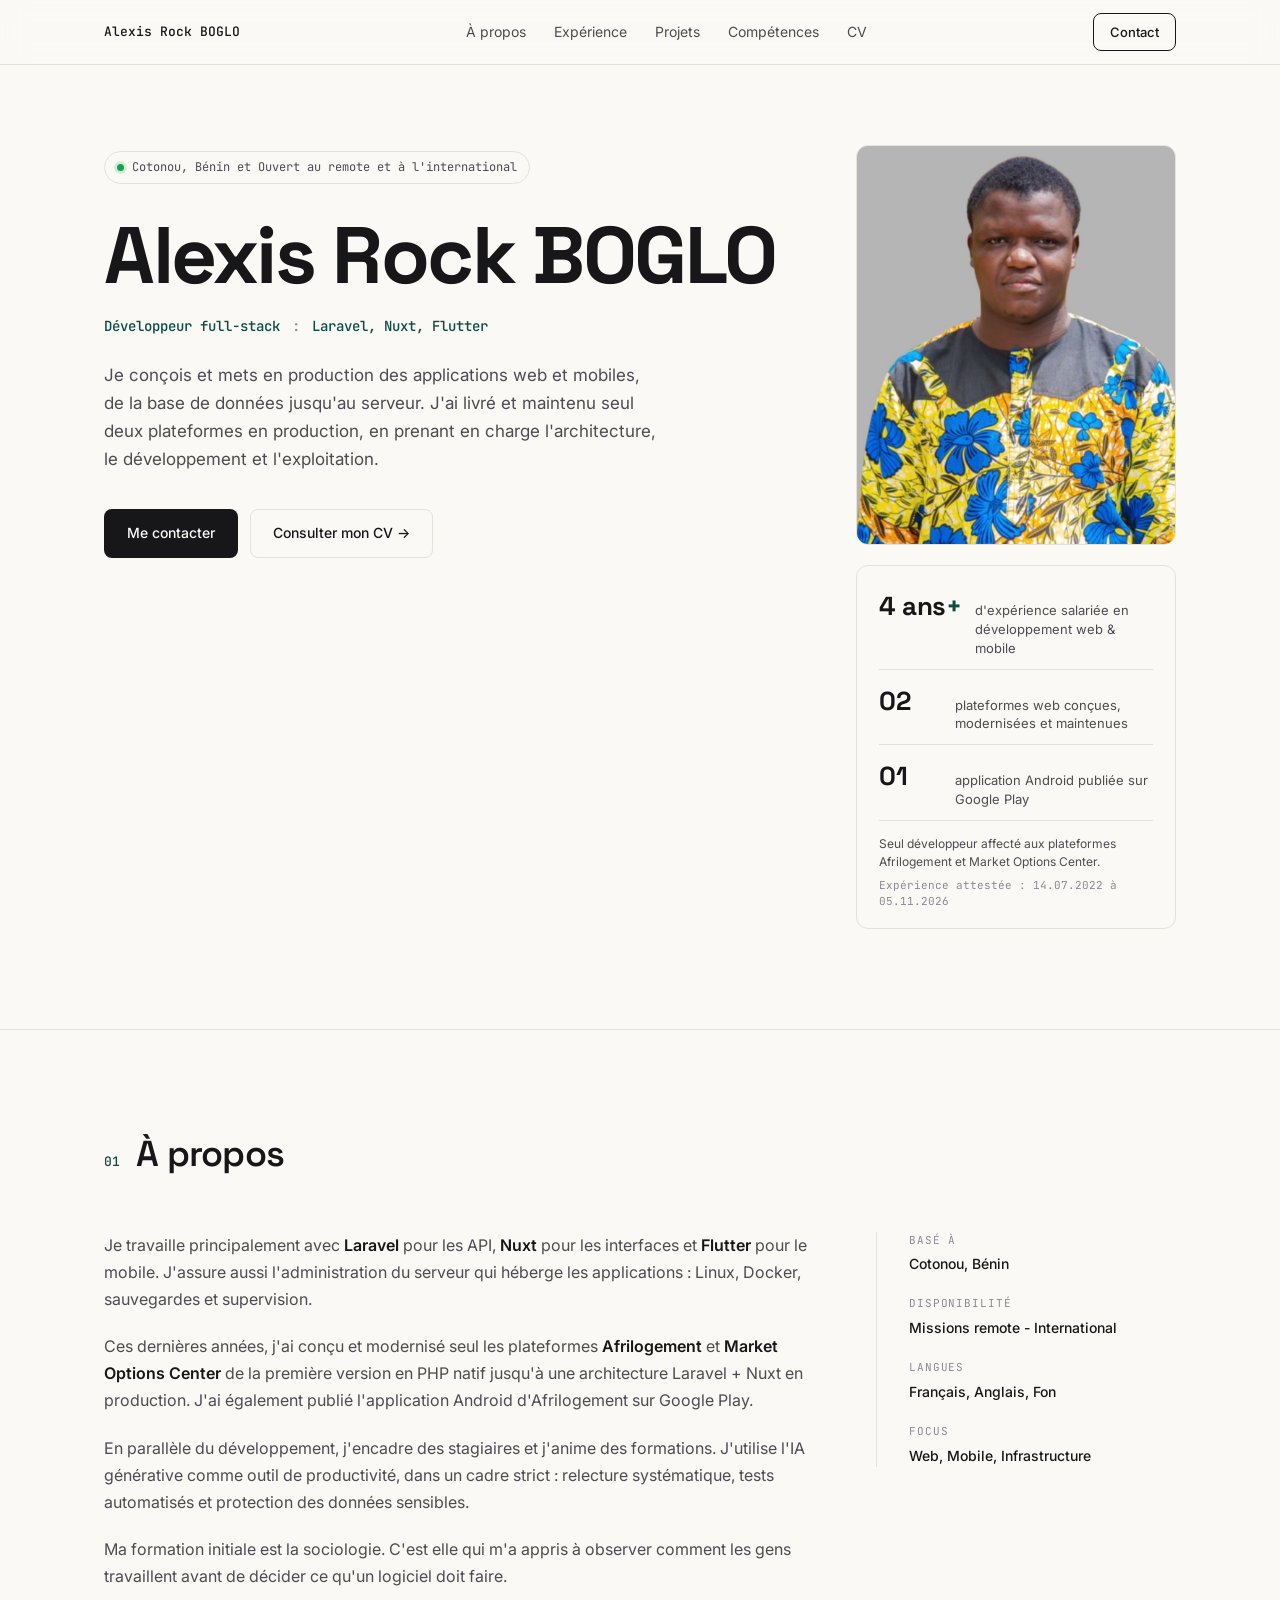
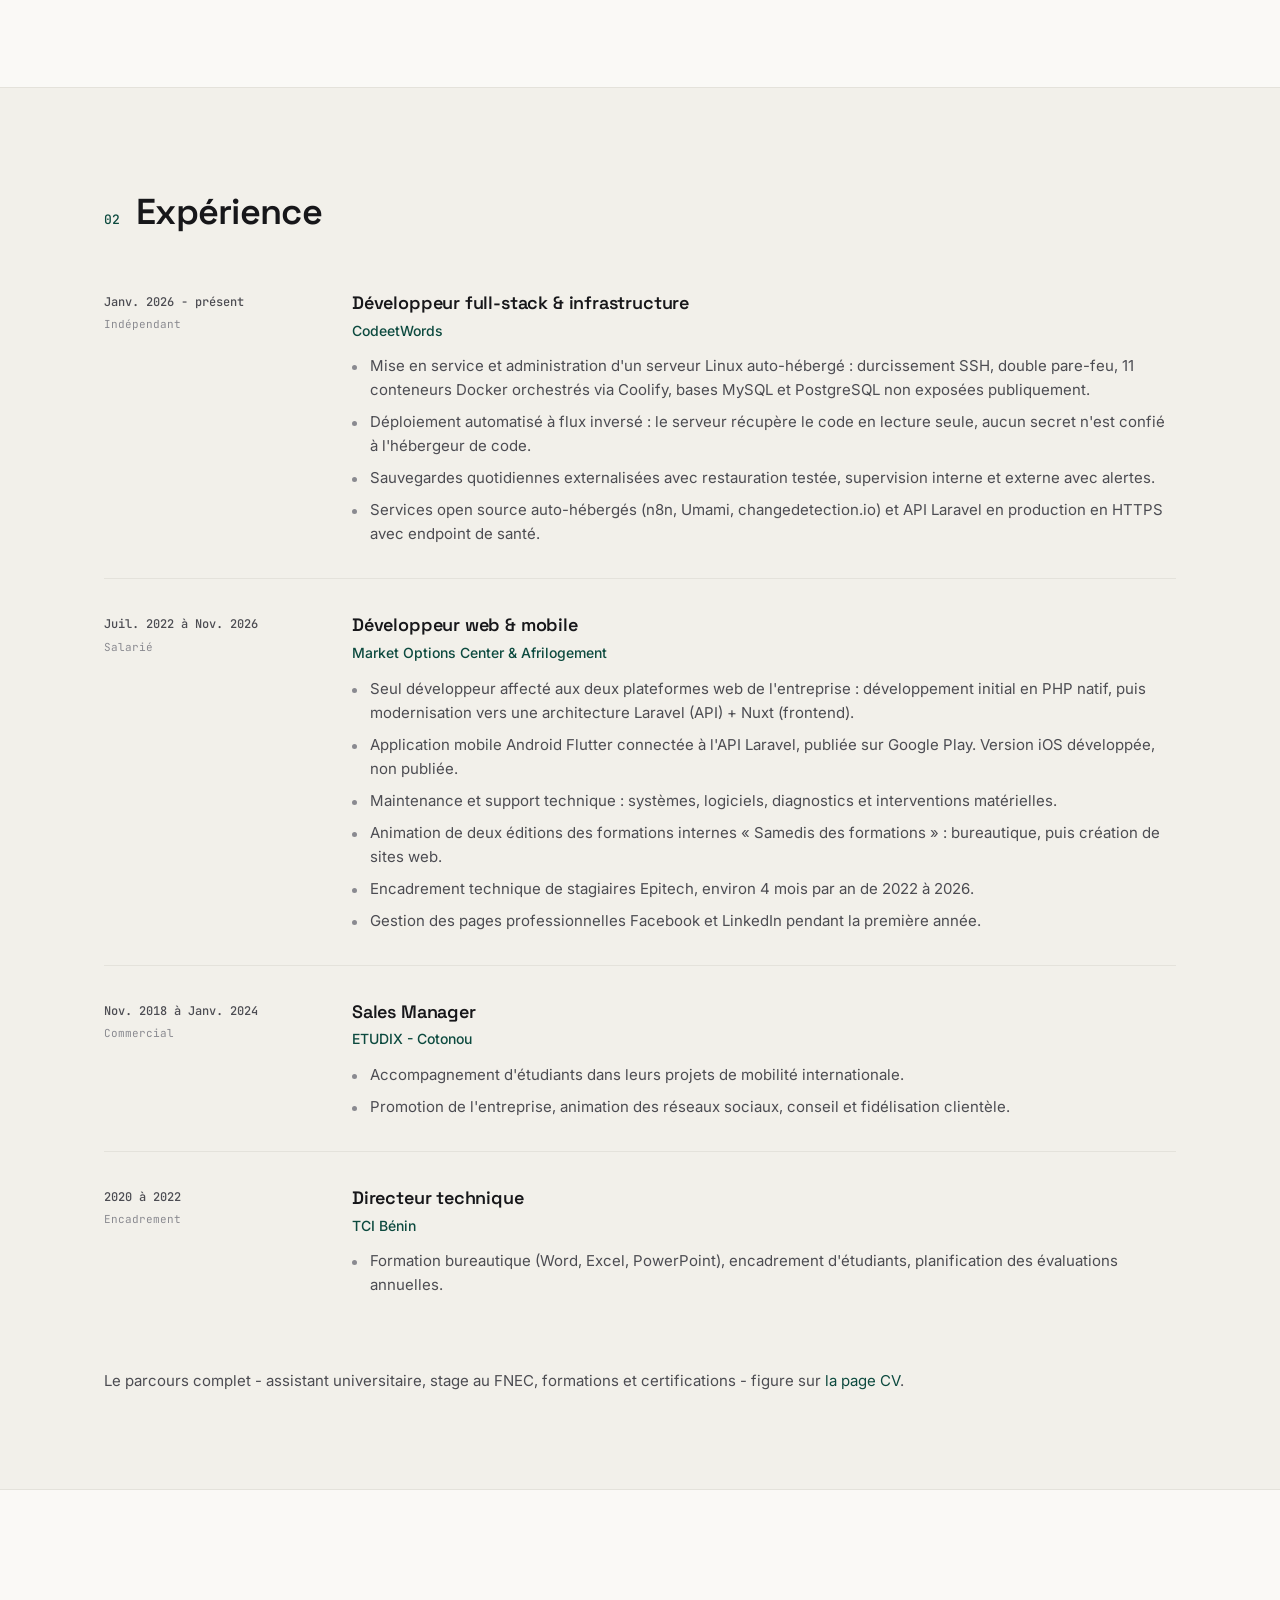
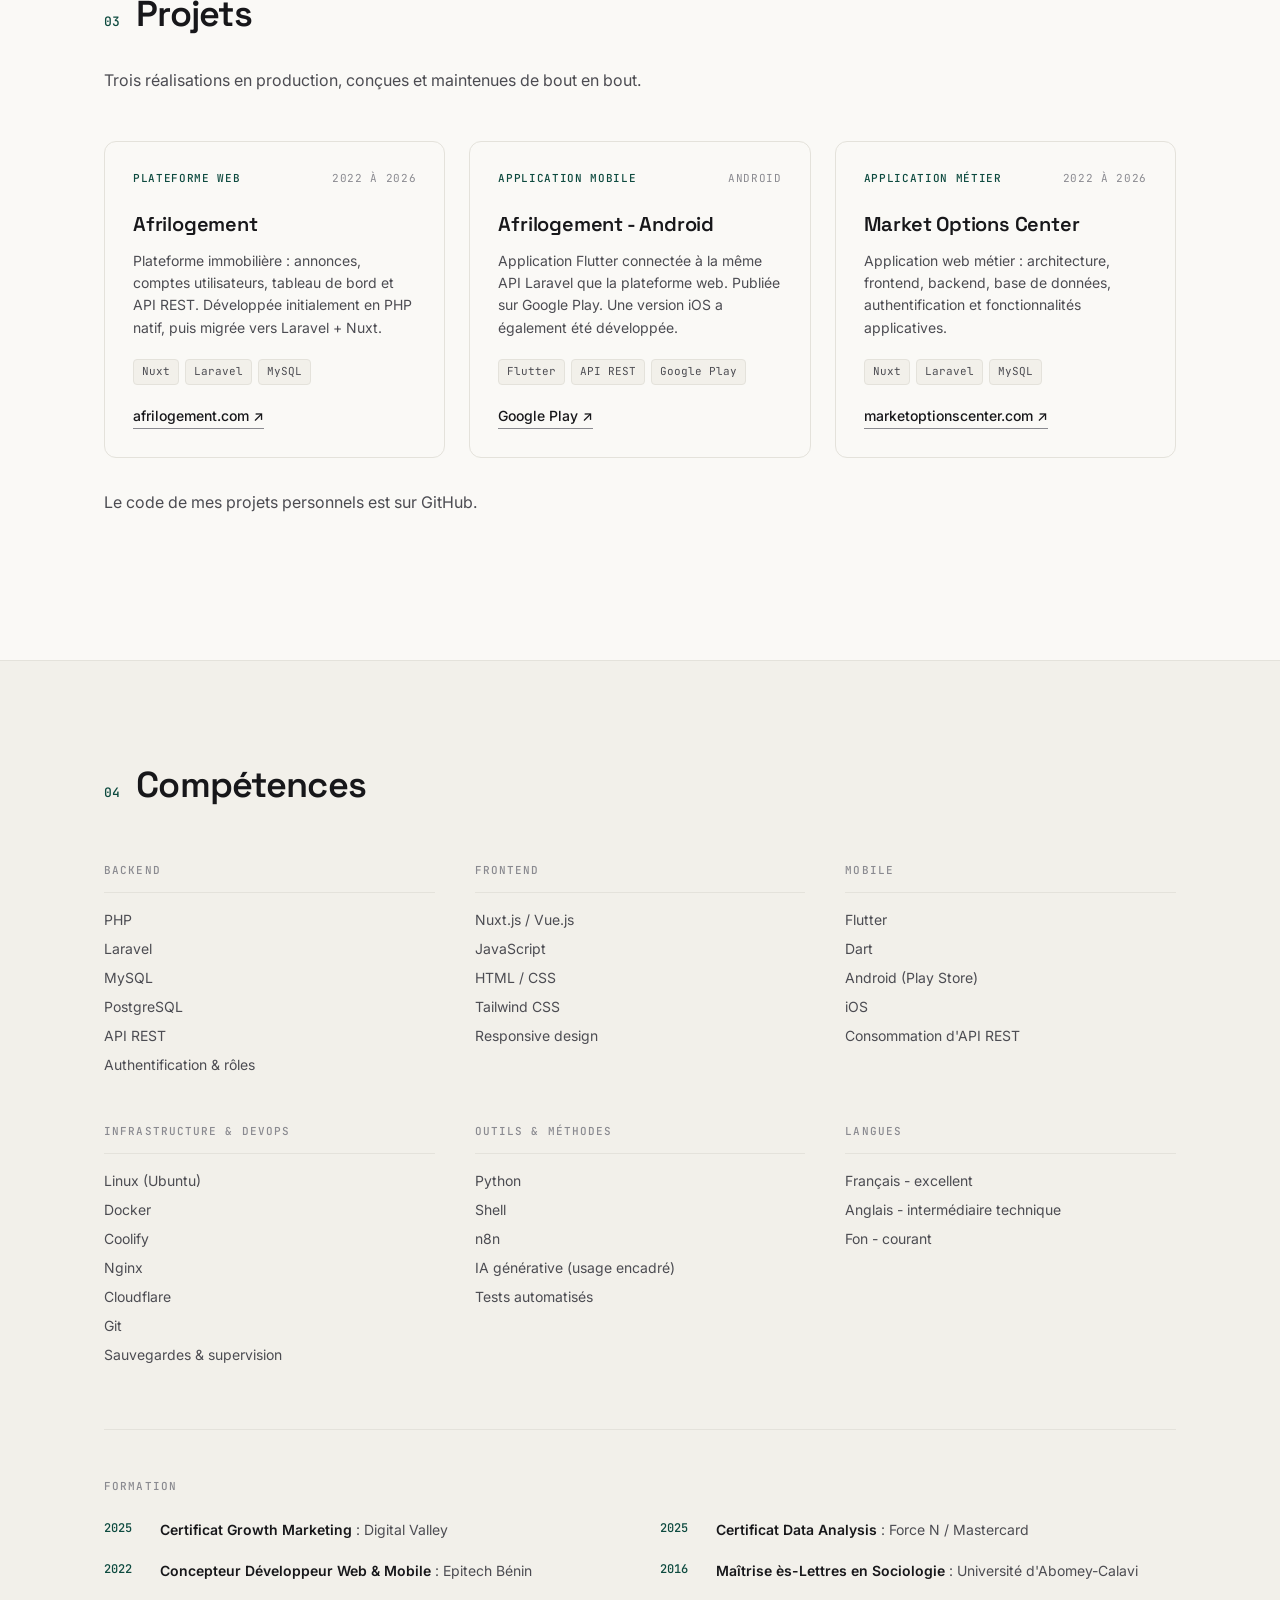
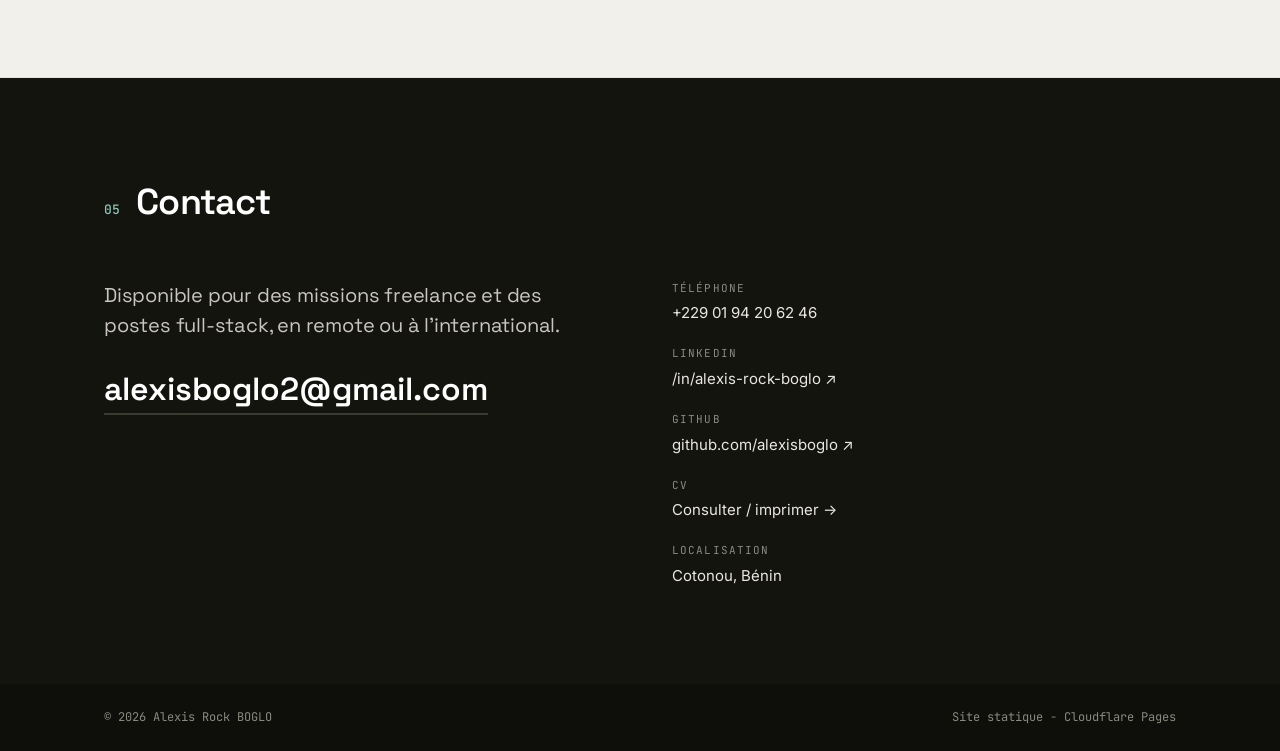
==== index.html @ a55db8c3 "feat: ajoute la page d'accueil du portfolio" ====
<!doctype html>
<html lang="fr">
    <head>
        <meta charset="UTF-8" />
        <meta name="viewport" content="width=device-width, initial-scale=1.0" />
        <meta name="color-scheme" content="light" />
        <meta name="theme-color" content="#faf9f6" />
        <title>Alexis Rock BOGLO - Développeur full-stack web &amp; mobile</title>
        <meta
            name="description"
            content="Développeur full-stack basé à Cotonou, Bénin. Applications web et mobiles en production (Laravel, Nuxt, Flutter). Infrastructure Linux, Docker, déploiement et supervision."
        />
        <meta name="author" content="Alexis Rock BOGLO" />

        <meta property="og:type" content="website" />
        <meta property="og:locale" content="fr_FR" />
        <meta property="og:title" content="Alexis Rock BOGLO - Développeur full-stack web & mobile" />
        <meta
            property="og:description"
            content="Du code au serveur. Applications web et mobiles en production : Laravel, Nuxt, Flutter."
        />
        <meta property="og:url" content="https://alexis.codeetwords.com/" />
        <meta property="og:image" content="https://alexis.codeetwords.com/assets/og.png" />
        <link rel="canonical" href="https://alexis.codeetwords.com/" />
        <meta name="twitter:card" content="summary_large_image" />

        <link rel="icon" type="image/svg+xml" href="assets/favicon.svg" />
        <link rel="preconnect" href="https://fonts.googleapis.com" />
        <link rel="preconnect" href="https://fonts.gstatic.com" crossorigin />
        <link
            href="https://fonts.googleapis.com/css2?family=Inter:wght@400;500;600&family=JetBrains+Mono:wght@400;500&family=Space+Grotesk:wght@500;600;700&display=swap"
            rel="stylesheet"
        />
        <link rel="stylesheet" href="css/style.css" />
    </head>
    <body>
        <a class="skip-link" href="#about">Aller au contenu</a>

        <header class="nav">
            <div class="container nav-inner">
                <a href="#" class="nav-brand">
                    <span class="brand-name">Alexis Rock BOGLO</span>
                </a>
                <nav class="nav-links">
                    <a href="#about">À propos</a>
                    <a href="#experience">Expérience</a>
                    <a href="#projects">Projets</a>
                    <a href="#skills">Compétences</a>
                    <a href="cv.html">CV</a>
                </nav>
                <a href="#contact" class="nav-cta">Contact</a>
            </div>
        </header>

        <main>
            <!-- HERO -->
            <section class="hero">
                <div class="container hero-grid">
                    <div class="hero-content">
                        <div class="hero-status">
                            <span class="status-dot"></span>
                            <span>Cotonou, Bénin et Ouvert au remote et à l'international</span>
                        </div>

                        <h1 class="hero-name">Alexis Rock BOGLO</h1>

                        <p class="hero-role">
                            Développeur full-stack <span class="role-sep">:</span> Laravel, Nuxt, Flutter
                        </p>

                        <p class="hero-lead">
                            Je conçois et mets en production des applications web et mobiles, de la base de données
                            jusqu'au serveur. J'ai livré et maintenu seul deux plateformes en production, en prenant en
                            charge l'architecture, le développement et l'exploitation.
                        </p>

                        <div class="hero-actions">
                            <a href="#contact" class="btn btn-primary">Me contacter</a>
                            <a href="cv.html" class="btn btn-ghost">Consulter mon CV →</a>
                        </div>
                    </div>

                    <div class="hero-side">
                        <div class="hero-portrait">
                            <div class="portrait-frame">
                                <img
                                    src="assets/alexis.jpg"
                                    width="1100"
                                    height="1100"
                                    alt="Portrait d'Alexis Rock BOGLO, développeur full-stack"
                                />
                                <div class="portrait-fallback">AB</div>
                            </div>
                        </div>

                        <!-- Bloc « en bref » : trois chiffres vérifiables -->
                        <dl class="facts">
                            <div class="fact">
                                <dt>4 ans<span>+</span></dt>
                                <dd>d'expérience salariée en développement web &amp; mobile</dd>
                            </div>
                            <div class="fact">
                                <dt>02</dt>
                                <dd>plateformes web conçues, modernisées et maintenues</dd>
                            </div>
                            <div class="fact">
                                <dt>01</dt>
                                <dd>application Android publiée sur Google Play</dd>
                            </div>
                            <p class="facts-note">
                                Seul développeur affecté aux plateformes Afrilogement et Market Options Center.
                                <span>Expérience attestée : 14.07.2022 à 05.11.2026</span>
                            </p>
                        </dl>
                    </div>
                </div>
            </section>

            <!-- À PROPOS -->
            <section class="section" id="about">
                <div class="container">
                    <div class="section-head">
                        <span class="section-num">01</span>
                        <h2>À propos</h2>
                    </div>
                    <div class="about-grid">
                        <div class="about-text">
                            <p>
                                Je travaille principalement avec <strong>Laravel</strong> pour les API,
                                <strong>Nuxt</strong> pour les interfaces et <strong>Flutter</strong> pour le mobile.
                                J'assure aussi l'administration du serveur qui héberge les applications : Linux, Docker,
                                sauvegardes et supervision.
                            </p>
                            <p>
                                Ces dernières années, j'ai conçu et modernisé seul les plateformes
                                <strong>Afrilogement</strong> et <strong>Market Options Center</strong> de la première
                                version en PHP natif jusqu'à une architecture Laravel + Nuxt en production. J'ai
                                également publié l'application Android d'Afrilogement sur Google Play.
                            </p>
                            <p>
                                En parallèle du développement, j'encadre des stagiaires et j'anime des formations.
                                J'utilise l'IA générative comme outil de productivité, dans un cadre strict : relecture
                                systématique, tests automatisés et protection des données sensibles.
                            </p>
                            <p>
                                Ma formation initiale est la sociologie. C'est elle qui m'a appris à observer comment
                                les gens travaillent avant de décider ce qu'un logiciel doit faire.
                            </p>
                        </div>
                        <aside class="about-meta">
                            <dl>
                                <div>
                                    <dt>Basé à</dt>
                                    <dd>Cotonou, Bénin</dd>
                                </div>
                                <div>
                                    <dt>Disponibilité</dt>
                                    <dd>Missions remote - International</dd>
                                </div>
                                <div>
                                    <dt>Langues</dt>
                                    <dd>Français, Anglais, Fon</dd>
                                </div>
                                <div>
                                    <dt>Focus</dt>
                                    <dd>Web, Mobile, Infrastructure</dd>
                                </div>
                            </dl>
                        </aside>
                    </div>
                </div>
            </section>

            <!-- EXPÉRIENCE -->
            <section class="section section-alt" id="experience">
                <div class="container">
                    <div class="section-head">
                        <span class="section-num">02</span>
                        <h2>Expérience</h2>
                    </div>

                    <div class="exp-list">
                        <article class="exp-item">
                            <div class="exp-aside">
                                <span class="exp-date">Janv. 2026 - présent</span>
                                <span class="exp-type">Indépendant</span>
                            </div>
                            <div class="exp-body">
                                <h3>Développeur full-stack &amp; infrastructure</h3>
                                <p class="exp-company">CodeetWords</p>
                                <ul>
                                    <li>
                                        Mise en service et administration d'un serveur Linux auto-hébergé : durcissement
                                        SSH, double pare-feu, 11 conteneurs Docker orchestrés via Coolify, bases MySQL
                                        et PostgreSQL non exposées publiquement.
                                    </li>
                                    <li>
                                        Déploiement automatisé à flux inversé : le serveur récupère le code en lecture
                                        seule, aucun secret n'est confié à l'hébergeur de code.
                                    </li>
                                    <li>
                                        Sauvegardes quotidiennes externalisées avec restauration testée, supervision
                                        interne et externe avec alertes.
                                    </li>
                                    <li>
                                        Services open source auto-hébergés (n8n, Umami, changedetection.io) et API
                                        Laravel en production en HTTPS avec endpoint de santé.
                                    </li>
                                </ul>
                            </div>
                        </article>

                        <article class="exp-item">
                            <div class="exp-aside">
                                <span class="exp-date">Juil. 2022 à Nov. 2026</span>
                                <span class="exp-type">Salarié</span>
                            </div>
                            <div class="exp-body">
                                <h3>Développeur web &amp; mobile</h3>
                                <p class="exp-company">Market Options Center & Afrilogement</p>
                                <ul>
                                    <li>
                                        Seul développeur affecté aux deux plateformes web de l'entreprise :
                                        développement initial en PHP natif, puis modernisation vers une architecture
                                        Laravel (API) + Nuxt (frontend).
                                    </li>
                                    <li>
                                        Application mobile Android Flutter connectée à l'API Laravel, publiée sur Google
                                        Play. Version iOS développée, non publiée.
                                    </li>
                                    <li>
                                        Maintenance et support technique : systèmes, logiciels, diagnostics et
                                        interventions matérielles.
                                    </li>
                                    <li>
                                        Animation de deux éditions des formations internes « Samedis des formations » :
                                        bureautique, puis création de sites web.
                                    </li>
                                    <li>
                                        Encadrement technique de stagiaires Epitech, environ 4 mois par an de 2022 à
                                        2026.
                                    </li>
                                    <li>
                                        Gestion des pages professionnelles Facebook et LinkedIn pendant la première
                                        année.
                                    </li>
                                </ul>
                            </div>
                        </article>

                        <article class="exp-item">
                            <div class="exp-aside">
                                <span class="exp-date">Nov. 2018 à Janv. 2024</span>
                                <span class="exp-type">Commercial</span>
                            </div>
                            <div class="exp-body">
                                <h3>Sales Manager</h3>
                                <p class="exp-company">ETUDIX - Cotonou</p>
                                <ul>
                                    <li>Accompagnement d'étudiants dans leurs projets de mobilité internationale.</li>
                                    <li>
                                        Promotion de l'entreprise, animation des réseaux sociaux, conseil et
                                        fidélisation clientèle.
                                    </li>
                                </ul>
                            </div>
                        </article>

                        <article class="exp-item">
                            <div class="exp-aside">
                                <span class="exp-date">2020 à 2022</span>
                                <span class="exp-type">Encadrement</span>
                            </div>
                            <div class="exp-body">
                                <h3>Directeur technique</h3>
                                <p class="exp-company">TCI Bénin</p>
                                <ul>
                                    <li>
                                        Formation bureautique (Word, Excel, PowerPoint), encadrement d'étudiants,
                                        planification des évaluations annuelles.
                                    </li>
                                </ul>
                            </div>
                        </article>
                    </div>

                    <p class="exp-more">
                        Le parcours complet - assistant universitaire, stage au FNEC, formations et certifications -
                        figure sur <a href="cv.html">la page CV</a>.
                    </p>
                </div>
            </section>

            <!-- PROJETS -->
            <section class="section" id="projects">
                <div class="container">
                    <div class="section-head">
                        <span class="section-num">03</span>
                        <h2>Projets</h2>
                    </div>
                    <p class="section-intro">
                        Trois réalisations en production, conçues et maintenues de bout en bout.
                    </p>

                    <div class="project-grid">
                        <article class="project-card">
                            <div class="project-meta">
                                <span class="project-type">Plateforme web</span>
                                <span class="project-year">2022 à 2026</span>
                            </div>
                            <h3>Afrilogement</h3>
                            <p class="project-desc">
                                Plateforme immobilière : annonces, comptes utilisateurs, tableau de bord et API REST.
                                Développée initialement en PHP natif, puis migrée vers Laravel + Nuxt.
                            </p>
                            <div class="project-tags"><span>Nuxt</span><span>Laravel</span><span>MySQL</span></div>
                            <a class="project-link" href="https://www.afrilogement.com/" target="_blank" rel="noopener"
                                >afrilogement.com ↗</a
                            >
                        </article>

                        <article class="project-card">
                            <div class="project-meta">
                                <span class="project-type">Application mobile</span>
                                <span class="project-year">Android</span>
                            </div>
                            <h3>Afrilogement - Android</h3>
                            <p class="project-desc">
                                Application Flutter connectée à la même API Laravel que la plateforme web. Publiée sur
                                Google Play. Une version iOS a également été développée.
                            </p>
                            <div class="project-tags">
                                <span>Flutter</span><span>API REST</span><span>Google Play</span>
                            </div>
                            <a
                                class="project-link"
                                href="https://play.google.com/store/apps/details?id=com.afrilogement.afrilogement&hl=fr"
                                target="_blank"
                                rel="noopener"
                                >Google Play ↗</a
                            >
                        </article>

                        <article class="project-card">
                            <div class="project-meta">
                                <span class="project-type">Application métier</span>
                                <span class="project-year">2022 à 2026</span>
                            </div>
                            <h3>Market Options Center</h3>
                            <p class="project-desc">
                                Application web métier : architecture, frontend, backend, base de données,
                                authentification et fonctionnalités applicatives.
                            </p>
                            <div class="project-tags"><span>Nuxt</span><span>Laravel</span><span>MySQL</span></div>
                            <a
                                class="project-link"
                                href="https://www.marketoptionscenter.com/"
                                target="_blank"
                                rel="noopener"
                                >marketoptionscenter.com ↗</a
                            >
                        </article>
                    </div>
                    <p class="section-intro" style="margin-top: 32px">
                        Le code de mes projets personnels est sur
                        <a href="https://github.com/alexisboglo">GitHub</a>.
                    </p>
                </div>
            </section>

            <!-- COMPÉTENCES -->
            <section class="section section-alt" id="skills">
                <div class="container">
                    <div class="section-head">
                        <span class="section-num">04</span>
                        <h2>Compétences</h2>
                    </div>

                    <div class="skills-grid">
                        <div class="skill-group">
                            <h3>Backend</h3>
                            <ul>
                                <li>PHP</li>
                                <li>Laravel</li>
                                <li>MySQL</li>
                                <li>PostgreSQL</li>
                                <li>API REST</li>
                                <li>Authentification &amp; rôles</li>
                            </ul>
                        </div>

                        <div class="skill-group">
                            <h3>Frontend</h3>
                            <ul>
                                <li>Nuxt.js / Vue.js</li>
                                <li>JavaScript</li>
                                <li>HTML / CSS</li>
                                <li>Tailwind CSS</li>
                                <li>Responsive design</li>
                            </ul>
                        </div>

                        <div class="skill-group">
                            <h3>Mobile</h3>
                            <ul>
                                <li>Flutter</li>
                                <li>Dart</li>
                                <li>Android (Play Store)</li>
                                <li>iOS</li>
                                <li>Consommation d'API REST</li>
                            </ul>
                        </div>

                        <div class="skill-group">
                            <h3>Infrastructure &amp; DevOps</h3>
                            <ul>
                                <li>Linux (Ubuntu)</li>
                                <li>Docker</li>
                                <li>Coolify</li>
                                <li>Nginx</li>
                                <li>Cloudflare</li>
                                <li>Git</li>
                                <li>Sauvegardes &amp; supervision</li>
                            </ul>
                        </div>

                        <div class="skill-group">
                            <h3>Outils &amp; méthodes</h3>
                            <ul>
                                <li>Python</li>
                                <li>Shell</li>
                                <li>n8n</li>
                                <li>IA générative (usage encadré)</li>
                                <li>Tests automatisés</li>
                            </ul>
                        </div>

                        <div class="skill-group">
                            <h3>Langues</h3>
                            <ul>
                                <li>Français - excellent</li>
                                <li>Anglais - intermédiaire technique</li>
                                <li>Fon - courant</li>
                            </ul>
                        </div>
                    </div>

                    <div class="formation">
                        <h3>Formation</h3>
                        <div class="formation-list">
                            <div class="formation-item">
                                <span class="formation-year">2025</span>
                                <span><strong>Certificat Growth Marketing</strong> : Digital Valley</span>
                            </div>
                            <div class="formation-item">
                                <span class="formation-year">2025</span>
                                <span><strong>Certificat Data Analysis</strong> : Force N / Mastercard</span>
                            </div>
                            <div class="formation-item">
                                <span class="formation-year">2022</span>
                                <span><strong>Concepteur Développeur Web &amp; Mobile</strong> : Epitech Bénin</span>
                            </div>
                            <div class="formation-item">
                                <span class="formation-year">2016</span>
                                <span
                                    ><strong>Maîtrise ès-Lettres en Sociologie</strong> : Université
                                    d'Abomey-Calavi</span
                                >
                            </div>
                        </div>
                    </div>
                </div>
            </section>

            <!-- CONTACT -->
            <section class="section contact" id="contact">
                <div class="container">
                    <div class="section-head">
                        <span class="section-num">05</span>
                        <h2>Contact</h2>
                    </div>
                    <div class="contact-grid">
                        <div class="contact-intro">
                            <p class="contact-lead">
                                Disponible pour des missions freelance et des postes full-stack, en remote ou à
                                l'international.
                            </p>
                            <a href="mailto:alexisboglo2@gmail.com" class="contact-email">alexisboglo2@gmail.com</a>
                        </div>
                        <ul class="contact-list">
                            <li>
                                <span class="contact-label">Téléphone</span>
                                <a href="tel:+2290194206246">+229 01 94 20 62 46</a>
                            </li>
                            <li>
                                <span class="contact-label">LinkedIn</span>
                                <a href="https://www.linkedin.com/in/alexis-rock-boglo" target="_blank" rel="noopener"
                                    >/in/alexis-rock-boglo ↗</a
                                >
                            </li>
                            <li>
                                <span class="contact-label">GitHub</span>
                                <a href="https://github.com/alexisboglo" target="_blank" rel="noopener"
                                    >github.com/alexisboglo ↗</a
                                >
                            </li>

                            <li>
                                <span class="contact-label">CV</span>
                                <a href="cv.html">Consulter / imprimer →</a>
                            </li>
                            <li>
                                <span class="contact-label">Localisation</span>
                                <span>Cotonou, Bénin</span>
                            </li>
                        </ul>
                    </div>
                </div>
            </section>
        </main>

        <footer class="footer">
            <div class="container footer-inner">
                <span>© <span id="year"></span> Alexis Rock BOGLO</span>
                <span class="footer-note">Site statique - Cloudflare Pages</span>
            </div>
        </footer>

        <script src="js/main.js"></script>
    </body>
</html>
---- css/style.css ----
/* ---------- Variables ---------- */
:root {
    --bg: #faf9f6;
    --bg-2: #f2f0ea;
    --ink: #17171a;
    --ink-2: #4c4c52;
    --ink-3: #8a8a90;
    --line: #e4e2db;
    --accent: #0d4a3f;
    --radius: 12px;
    --font-sans: "Inter", system-ui, -apple-system, sans-serif;
    --font-display: "Space Grotesk", var(--font-sans);
    --font-mono: "JetBrains Mono", ui-monospace, monospace;
}

/* ---------- Reset ---------- */
*,
*::before,
*::after {
    box-sizing: border-box;
}
* {
    margin: 0;
}
html {
    scroll-behavior: smooth;
    -webkit-text-size-adjust: 100%;
}
body {
    font-family: var(--font-sans);
    background: var(--bg);
    color: var(--ink);
    line-height: 1.6;
    font-size: 16px;
    -webkit-font-smoothing: antialiased;
    -moz-osx-font-smoothing: grayscale;
}
img,
svg {
    display: block;
    max-width: 100%;
}
a {
    color: inherit;
    text-decoration: none;
}
ul {
    list-style: none;
    padding: 0;
}
section[id] {
    scroll-margin-top: 80px;
}
::selection {
    background: var(--accent);
    color: #fff;
}
:focus-visible {
    outline: 2px solid var(--accent);
    outline-offset: 3px;
    border-radius: 2px;
}

/* ---------- Layout ---------- */
.container {
    width: 100%;
    max-width: 1120px;
    margin: 0 auto;
    padding: 0 24px;
}

/* ---------- Navigation ---------- */
.nav {
    position: sticky;
    top: 0;
    z-index: 50;
    background: rgba(250, 249, 246, 0.85);
    backdrop-filter: saturate(180%) blur(12px);
    -webkit-backdrop-filter: saturate(180%) blur(12px);
    border-bottom: 1px solid var(--line);
}
.nav-inner {
    display: flex;
    align-items: center;
    justify-content: space-between;
    height: 64px;
    gap: 24px;
}
.nav-brand {
    display: flex;
    align-items: center;
    gap: 10px;
    font-family: var(--font-mono);
    font-size: 13px;
}
.brand-mark {
    display: inline-flex;
    align-items: center;
    justify-content: center;
    width: 28px;
    height: 28px;
    background: var(--accent);
    color: #fff;
    border-radius: 6px;
    font-size: 11px;
    font-weight: 500;
}
.brand-name {
    font-weight: 500;
}
.nav-links {
    display: flex;
    gap: 28px;
    font-size: 14px;
    color: var(--ink-2);
}
.nav-links a {
    transition: color 0.15s ease;
}
.nav-links a:hover {
    color: var(--ink);
}
.nav-cta {
    font-size: 13px;
    font-weight: 500;
    padding: 8px 16px;
    border: 1px solid var(--ink);
    border-radius: 8px;
    transition:
        background 0.15s ease,
        color 0.15s ease;
}
.nav-cta:hover {
    background: var(--ink);
    color: var(--bg);
}

/* ---------- Boutons ---------- */
.btn {
    display: inline-flex;
    align-items: center;
    gap: 8px;
    padding: 12px 22px;
    border-radius: 8px;
    font-size: 14px;
    font-weight: 500;
    transition: all 0.15s ease;
    border: 1px solid transparent;
    cursor: pointer;
}
.btn-primary {
    background: var(--ink);
    color: var(--bg);
}
.btn-primary:hover {
    background: var(--accent);
}
.btn-ghost {
    border-color: var(--line);
    color: var(--ink);
}
.btn-ghost:hover {
    border-color: var(--ink);
}

/* ---------- Hero ---------- */
.hero {
    padding: 80px 0 100px;
    border-bottom: 1px solid var(--line);
}
.hero-grid {
    display: grid;
    grid-template-columns: 1fr 320px;
    gap: 64px;
    align-items: center;
}
.hero-status {
    display: inline-flex;
    align-items: center;
    gap: 8px;
    font-family: var(--font-mono);
    font-size: 12px;
    color: var(--ink-2);
    padding: 6px 12px;
    border: 1px solid var(--line);
    border-radius: 999px;
    background: var(--bg);
    margin-bottom: 32px;
}
.status-dot {
    width: 7px;
    height: 7px;
    border-radius: 50%;
    background: #16a34a;
    box-shadow: 0 0 0 3px rgba(22, 163, 74, 0.15);
    flex-shrink: 0;
}
.hero-name {
    font-family: var(--font-display);
    font-weight: 700;
    font-size: clamp(2.5rem, 6.5vw, 5rem);
    line-height: 0.98;
    letter-spacing: -0.03em;
    color: var(--ink);
    margin-bottom: 20px;
    text-wrap: balance;
}
.hero-role {
    font-family: var(--font-mono);
    font-size: 14px;
    font-weight: 500;
    color: var(--accent);
    margin-bottom: 24px;
}
.role-sep {
    color: var(--ink-3);
    margin: 0 4px;
}
.hero-lead {
    font-size: 17px;
    line-height: 1.65;
    color: var(--ink-2);
    max-width: 560px;
    margin-bottom: 36px;
}
.hero-actions {
    display: flex;
    gap: 12px;
    flex-wrap: wrap;
}

.hero-portrait {
    position: relative;
}
.portrait-frame {
    position: relative;
    aspect-ratio: 4 / 5;
    border-radius: var(--radius);
    overflow: hidden;
    background: var(--bg-2);
    border: 1px solid var(--line);
}
.portrait-frame img {
    width: 100%;
    height: 100%;
    object-fit: cover;
    filter: grayscale(8%) contrast(1.02);
}
/* Secours : affiché uniquement si la photo ne charge pas (voir js/main.js) */
.portrait-fallback {
    display: none;
    position: absolute;
    inset: 0;
    align-items: center;
    justify-content: center;
    font-family: var(--font-display);
    font-size: 48px;
    letter-spacing: 2px;
    color: var(--ink-3);
    background: linear-gradient(135deg, var(--bg-2), var(--bg));
}
.portrait-frame.is-empty img {
    display: none;
}
.portrait-frame.is-empty .portrait-fallback {
    display: flex;
}

/* ---------- Sections ---------- */
.section {
    padding: 96px 0;
    border-bottom: 1px solid var(--line);
}
.section-alt {
    background: var(--bg-2);
}
.section-head {
    display: flex;
    align-items: baseline;
    gap: 16px;
    margin-bottom: 48px;
}
.section-num {
    font-family: var(--font-mono);
    font-size: 13px;
    font-weight: 500;
    color: var(--accent);
}
.section-head h2 {
    font-family: var(--font-display);
    font-size: clamp(1.75rem, 3vw, 2.25rem);
    font-weight: 600;
    letter-spacing: -0.02em;
}
.section-intro {
    font-size: 16px;
    color: var(--ink-2);
    max-width: 560px;
    margin: -24px 0 48px;
}

/* ---------- À propos ---------- */
.about-grid {
    display: grid;
    grid-template-columns: 1fr 300px;
    gap: 64px;
    align-items: start;
}
.about-text p {
    font-size: 16px;
    line-height: 1.7;
    color: var(--ink-2);
    margin-bottom: 20px;
}
.about-text p:last-child {
    margin-bottom: 0;
}
.about-text strong {
    color: var(--ink);
    font-weight: 600;
}
.about-meta {
    border-left: 1px solid var(--line);
    padding-left: 32px;
}
.about-meta dl {
    display: flex;
    flex-direction: column;
    gap: 20px;
}
.about-meta dt {
    font-family: var(--font-mono);
    font-size: 11px;
    text-transform: uppercase;
    letter-spacing: 0.08em;
    color: var(--ink-3);
    margin-bottom: 4px;
}
.about-meta dd {
    font-size: 14px;
    color: var(--ink);
    font-weight: 500;
}

/* ---------- Expérience ---------- */
.exp-list {
    display: flex;
    flex-direction: column;
}
.exp-item {
    display: grid;
    grid-template-columns: 200px 1fr;
    gap: 48px;
    padding: 32px 0;
    border-top: 1px solid var(--line);
}
.exp-item:first-child {
    border-top: none;
    padding-top: 0;
}
.exp-aside {
    display: flex;
    flex-direction: column;
    gap: 4px;
    font-family: var(--font-mono);
    font-size: 12px;
    color: var(--ink-3);
    padding-top: 4px;
}
.exp-date {
    color: var(--ink-2);
    font-weight: 500;
}
.exp-type {
    font-size: 11px;
}
.exp-body h3 {
    font-family: var(--font-display);
    font-size: 18px;
    font-weight: 600;
    letter-spacing: -0.01em;
    color: var(--ink);
    margin-bottom: 2px;
}
.exp-company {
    font-size: 14px;
    color: var(--accent);
    font-weight: 500;
    margin-bottom: 12px;
}
.exp-body ul {
    display: flex;
    flex-direction: column;
    gap: 8px;
}
.exp-body li {
    position: relative;
    padding-left: 18px;
    font-size: 15px;
    line-height: 1.6;
    color: var(--ink-2);
}
.exp-body li::before {
    content: "";
    position: absolute;
    left: 0;
    top: 11px;
    width: 5px;
    height: 5px;
    border-radius: 50%;
    background: var(--ink-3);
}

/* ---------- Projets ---------- */
.project-grid {
    display: grid;
    grid-template-columns: repeat(3, 1fr);
    gap: 24px;
}
.project-card {
    display: flex;
    flex-direction: column;
    padding: 28px;
    background: var(--bg);
    border: 1px solid var(--line);
    border-radius: var(--radius);
    transition:
        border-color 0.2s ease,
        transform 0.2s ease;
}
.project-card:hover {
    border-color: var(--ink);
    transform: translateY(-2px);
}
.project-meta {
    display: flex;
    justify-content: space-between;
    align-items: baseline;
    font-family: var(--font-mono);
    font-size: 11px;
    color: var(--ink-3);
    margin-bottom: 20px;
    text-transform: uppercase;
    letter-spacing: 0.06em;
}
.project-type {
    color: var(--accent);
    font-weight: 500;
}
.project-card h3 {
    font-family: var(--font-display);
    font-size: 20px;
    font-weight: 600;
    letter-spacing: -0.01em;
    margin-bottom: 10px;
}
.project-desc {
    font-size: 14px;
    line-height: 1.6;
    color: var(--ink-2);
    margin-bottom: 20px;
    flex: 1;
}
.project-tags {
    display: flex;
    flex-wrap: wrap;
    gap: 6px;
    margin-bottom: 20px;
}
.project-tags span {
    font-family: var(--font-mono);
    font-size: 11px;
    padding: 3px 8px;
    border: 1px solid var(--line);
    border-radius: 4px;
    color: var(--ink-2);
    background: var(--bg-2);
}
.project-link {
    font-size: 14px;
    font-weight: 500;
    color: var(--ink);
    border-bottom: 1px solid var(--ink-3);
    align-self: flex-start;
    padding-bottom: 1px;
    transition:
        border-color 0.15s ease,
        color 0.15s ease;
}
.project-link:hover {
    color: var(--accent);
    border-color: var(--accent);
}

/* ---------- Compétences ---------- */
.skills-grid {
    display: grid;
    grid-template-columns: repeat(3, 1fr);
    gap: 48px 40px;
}
.skill-group h3 {
    font-family: var(--font-mono);
    font-size: 11px;
    text-transform: uppercase;
    letter-spacing: 0.1em;
    color: var(--ink-3);
    font-weight: 500;
    padding-bottom: 12px;
    margin-bottom: 16px;
    border-bottom: 1px solid var(--line);
}
.skill-group ul {
    display: flex;
    flex-direction: column;
    gap: 8px;
}
.skill-group li {
    font-size: 14px;
    color: var(--ink-2);
    line-height: 1.5;
}

/* ---------- Formation ---------- */
.formation {
    margin-top: 64px;
    padding-top: 48px;
    border-top: 1px solid var(--line);
}
.formation > h3 {
    font-family: var(--font-mono);
    font-size: 11px;
    text-transform: uppercase;
    letter-spacing: 0.1em;
    color: var(--ink-3);
    font-weight: 500;
    margin-bottom: 24px;
}
.formation-list {
    display: grid;
    grid-template-columns: repeat(2, 1fr);
    gap: 20px 40px;
}
.formation-item {
    display: flex;
    gap: 16px;
    font-size: 14px;
    color: var(--ink-2);
    line-height: 1.5;
}
.formation-year {
    font-family: var(--font-mono);
    font-size: 12px;
    color: var(--accent);
    font-weight: 500;
    flex-shrink: 0;
    width: 40px;
}
.formation-item strong {
    color: var(--ink);
    font-weight: 600;
}

/* ---------- Contact ---------- */
.contact {
    background: #14140f;
    color: #e9e7e0;
    border-bottom: none;
}
.contact .section-head h2 {
    color: #fff;
}
.contact .section-num {
    color: #8bc7ba;
}
.contact-grid {
    display: grid;
    grid-template-columns: 1fr 1fr;
    gap: 64px;
    align-items: start;
}
.contact-lead {
    font-family: var(--font-display);
    font-size: 20px;
    line-height: 1.5;
    color: #c9c6bd;
    margin-bottom: 24px;
    letter-spacing: -0.01em;
}
.contact-email {
    font-family: var(--font-display);
    font-size: clamp(1.25rem, 3vw, 2rem);
    font-weight: 600;
    color: #fff;
    border-bottom: 2px solid #3a3a30;
    padding-bottom: 4px;
    transition: border-color 0.2s ease;
    word-break: break-word;
}
.contact-email:hover {
    border-color: #8bc7ba;
}
.contact-list {
    display: flex;
    flex-direction: column;
    gap: 20px;
}
.contact-list li {
    display: flex;
    flex-direction: column;
    gap: 4px;
}
.contact-label {
    font-family: var(--font-mono);
    font-size: 11px;
    text-transform: uppercase;
    letter-spacing: 0.1em;
    color: #8a8a80;
}
.contact-list a,
.contact-list span:not(.contact-label) {
    font-size: 15px;
    color: #e9e7e0;
    transition: color 0.15s ease;
}
.contact-list a:hover {
    color: #8bc7ba;
}

/* ---------- Footer ---------- */
.footer {
    background: #0e0e0a;
    color: #8a8a80;
    padding: 24px 0;
    font-size: 12px;
    font-family: var(--font-mono);
}
.footer-inner {
    display: flex;
    justify-content: space-between;
    align-items: center;
    gap: 16px;
    flex-wrap: wrap;
}

/* ---------- Animations ---------- */
.reveal {
    opacity: 0;
    transform: translateY(8px);
    transition:
        opacity 0.5s ease,
        transform 0.5s ease;
}
.reveal.is-visible {
    opacity: 1;
    transform: none;
}

/* ---------- Responsive ---------- */
@media (max-width: 900px) {
    .hero-grid {
        grid-template-columns: 1fr;
        gap: 48px;
    }
    .hero-portrait {
        max-width: 280px;
    }
    .about-grid {
        grid-template-columns: 1fr;
        gap: 40px;
    }
    .about-meta {
        border-left: none;
        border-top: 1px solid var(--line);
        padding-left: 0;
        padding-top: 24px;
    }
    .exp-item {
        grid-template-columns: 1fr;
        gap: 12px;
    }
    .project-grid {
        grid-template-columns: 1fr;
    }
    .skills-grid {
        grid-template-columns: repeat(2, 1fr);
        gap: 40px 32px;
    }
    .formation-list {
        grid-template-columns: 1fr;
    }
    .contact-grid {
        grid-template-columns: 1fr;
        gap: 40px;
    }
}

@media (max-width: 640px) {
    .nav-links {
        display: none;
    }
    .section {
        padding: 64px 0;
    }
    .hero {
        padding: 48px 0 64px;
    }
    .hero-lead {
        font-size: 16px;
    }
    .skills-grid {
        grid-template-columns: 1fr;
        gap: 32px;
    }
    .exp-body li {
        font-size: 14px;
    }
    .section-intro {
        margin-top: -16px;
    }
}

@media (prefers-reduced-motion: reduce) {
    html {
        scroll-behavior: auto;
    }
    .reveal {
        opacity: 1;
        transform: none;
        transition: none;
    }
}

/* ---------- Impression ---------- */
@media print {
    .nav,
    .hero-actions,
    .footer,
    .project-link {
        display: none !important;
    }
    body {
        background: #fff;
    }
    .section,
    .hero {
        padding: 24px 0;
        border: none;
    }
    .contact {
        background: #fff;
        color: #000;
    }
    .contact .section-head h2 {
        color: #000;
    }
    .contact .section-num {
        color: #555;
    }
    .contact-lead,
    .contact-email {
        color: #000;
    }
    .contact-list a,
    .contact-list span:not(.contact-label) {
        color: #000;
    }
    .reveal {
        opacity: 1 !important;
        transform: none !important;
    }
}
/* ---------- Ajouts de la fusion ---------- */

/* Lien d'évitement : invisible, sauf au clavier (accessibilité) */
.skip-link {
    position: absolute;
    left: 16px;
    top: -64px;
    z-index: 1000;
    padding: 10px 16px;
    background: var(--ink);
    color: var(--bg);
    border-radius: 8px;
    font-size: 14px;
    text-decoration: none;
    transition: top 0.2s ease;
}
.skip-link:focus {
    top: 12px;
}

/* Colonne de droite du hero : portrait + chiffres clés */
.hero-side {
    display: grid;
    gap: 20px;
    align-content: start;
}

.facts {
    margin: 0;
    padding: 20px 22px 18px;
    background: var(--bg);
    border: 1px solid var(--line);
    border-radius: var(--radius);
}
.fact {
    display: flex;
    align-items: baseline;
    gap: 14px;
    padding: 11px 0;
    border-bottom: 1px solid var(--line);
}
.fact:first-child {
    padding-top: 0;
}
.fact dt {
    flex: 0 0 auto;
    min-width: 62px;
    font-family: var(--font-display);
    font-size: 26px;
    font-weight: 700;
    color: var(--ink);
    letter-spacing: -0.5px;
}
.fact dt span {
    color: var(--accent);
}
.fact dd {
    margin: 0;
    font-size: 13px;
    line-height: 1.45;
    color: var(--ink-2);
}
.facts-note {
    margin: 14px 0 0;
    font-size: 12px;
    line-height: 1.5;
    color: var(--ink-2);
}
.facts-note span {
    display: block;
    margin-top: 6px;
    font-family: var(--font-mono);
    font-size: 11px;
    color: var(--ink-3);
}

/* Renvoi vers la page CV sous la frise d'expérience */
.exp-more {
    margin: 40px 0 0;
    font-size: 15px;
    color: var(--ink-2);
}
.exp-more a {
    color: var(--accent);
}

@media (max-width: 900px) {
    .hero-side {
        max-width: 420px;
    }
    .hero-portrait {
        max-width: 280px;
    }
}

/* Le hero a maintenant deux colonnes de hauteurs différentes : on les aligne en haut */
.hero-grid {
    align-items: start;
}
.hero-content {
    padding-top: 6px;
}

/* Téléphone : rien ne doit dépasser la largeur de l'écran */
@media (max-width: 900px) {
    .hero-side {
        max-width: 100%;
    }
}
@media (max-width: 640px) {
    .hero-status {
        display: flex;
        flex-wrap: wrap;
        max-width: 100%;
        line-height: 1.5;
    }
    .hero-status > span:last-child {
        min-width: 0;
    }
    .fact dt {
        min-width: 54px;
        font-size: 23px;
    }
}
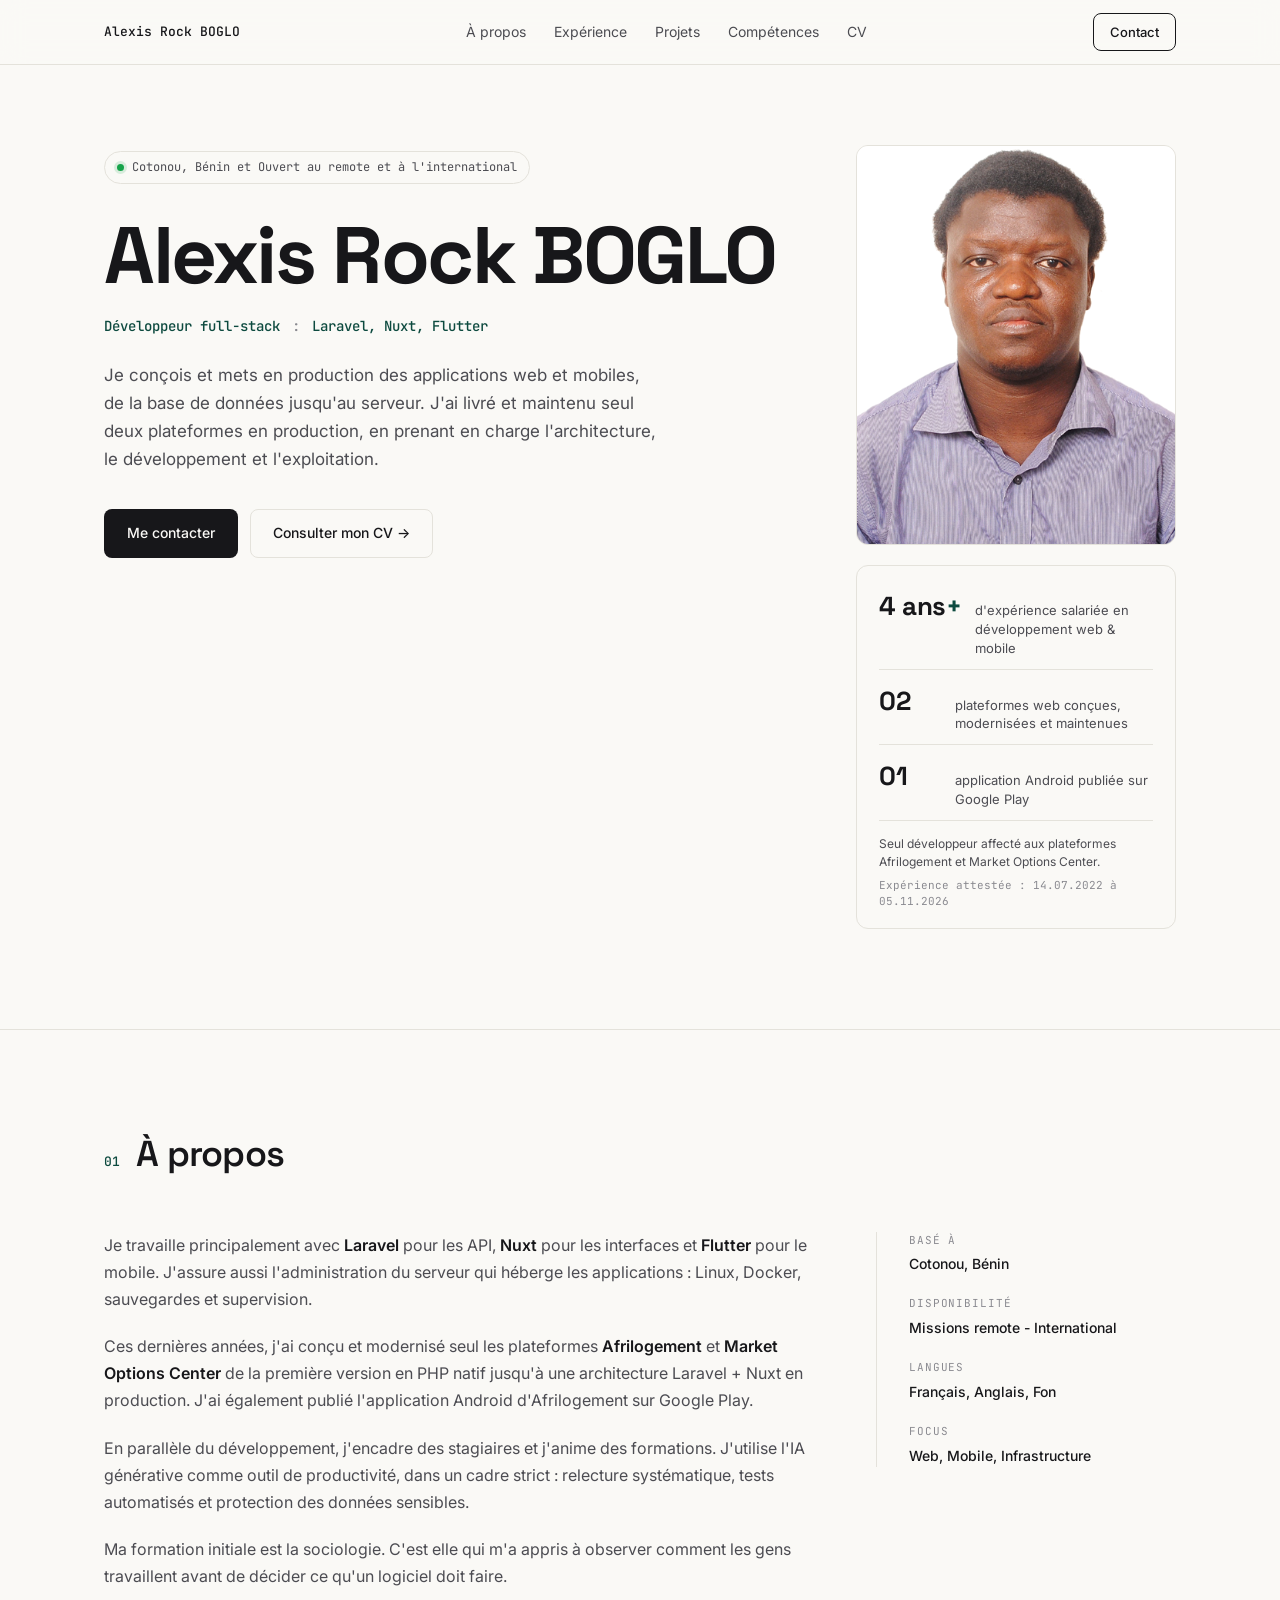
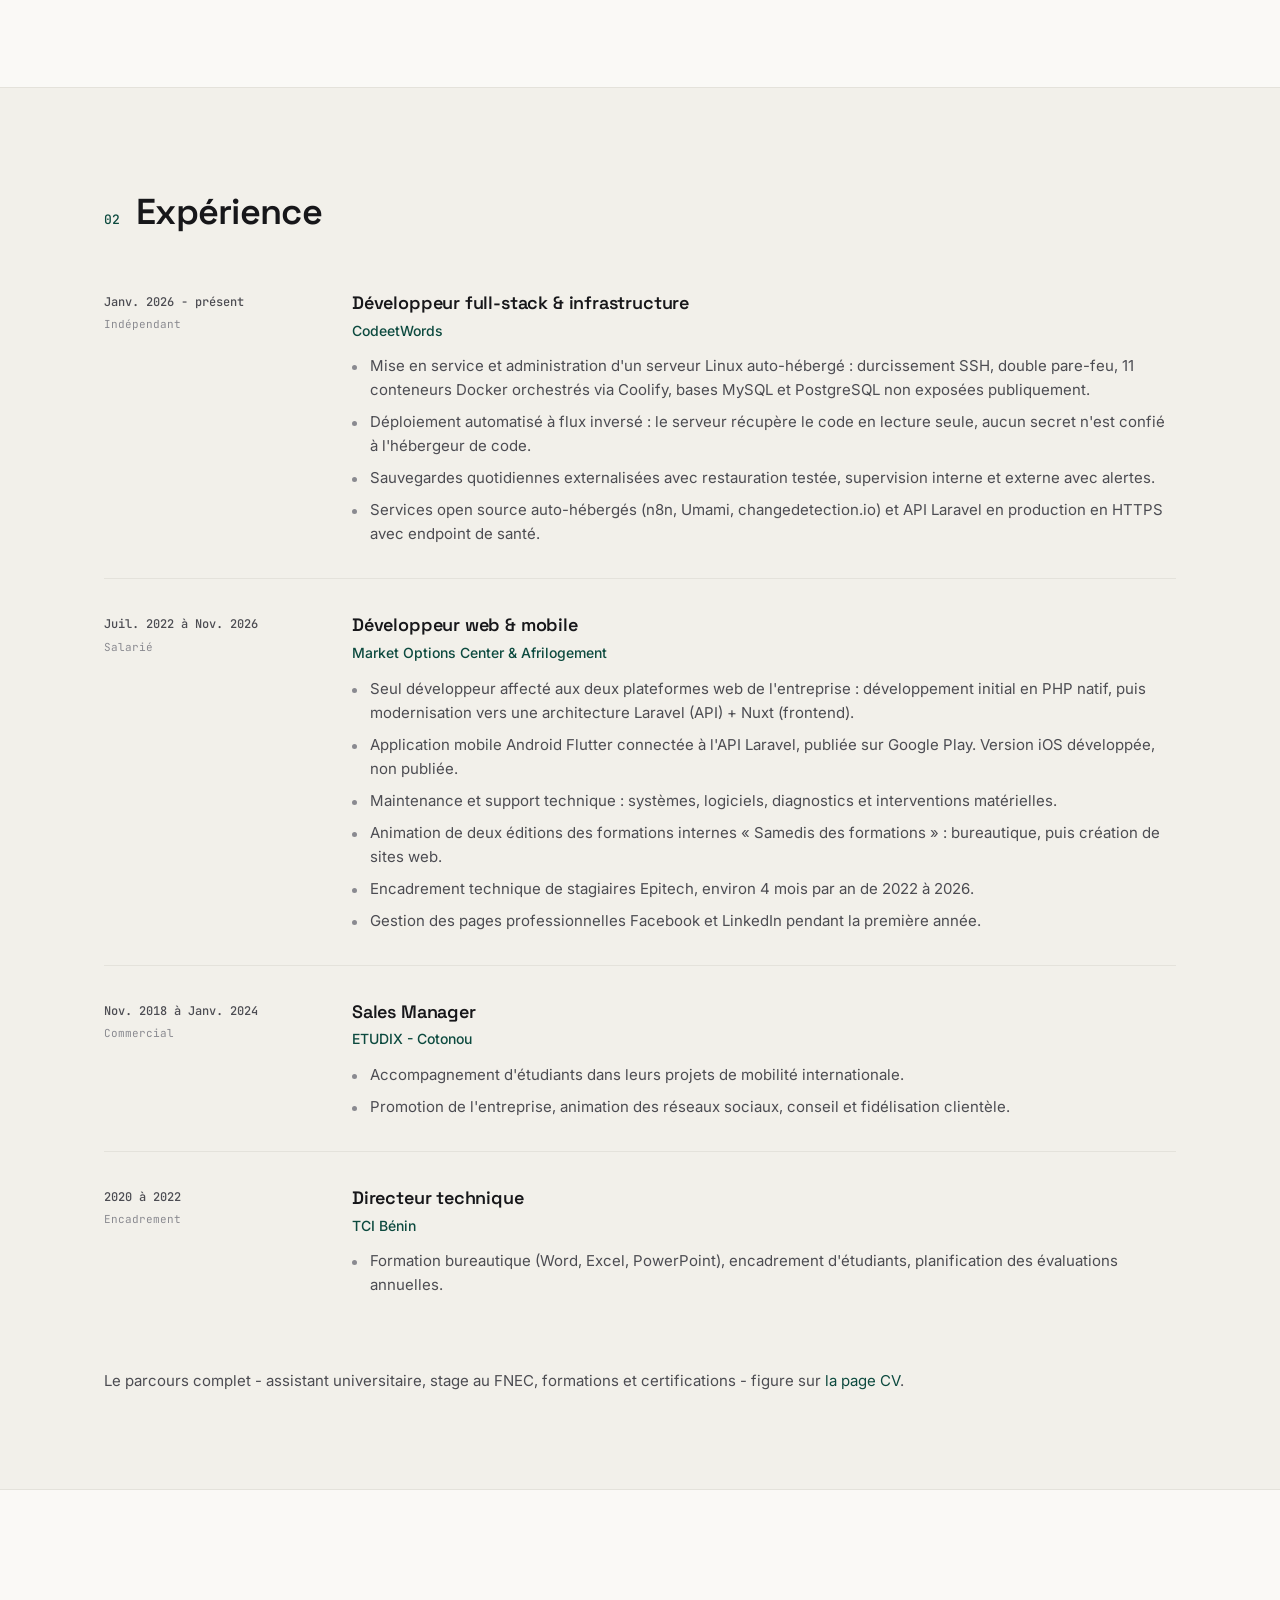
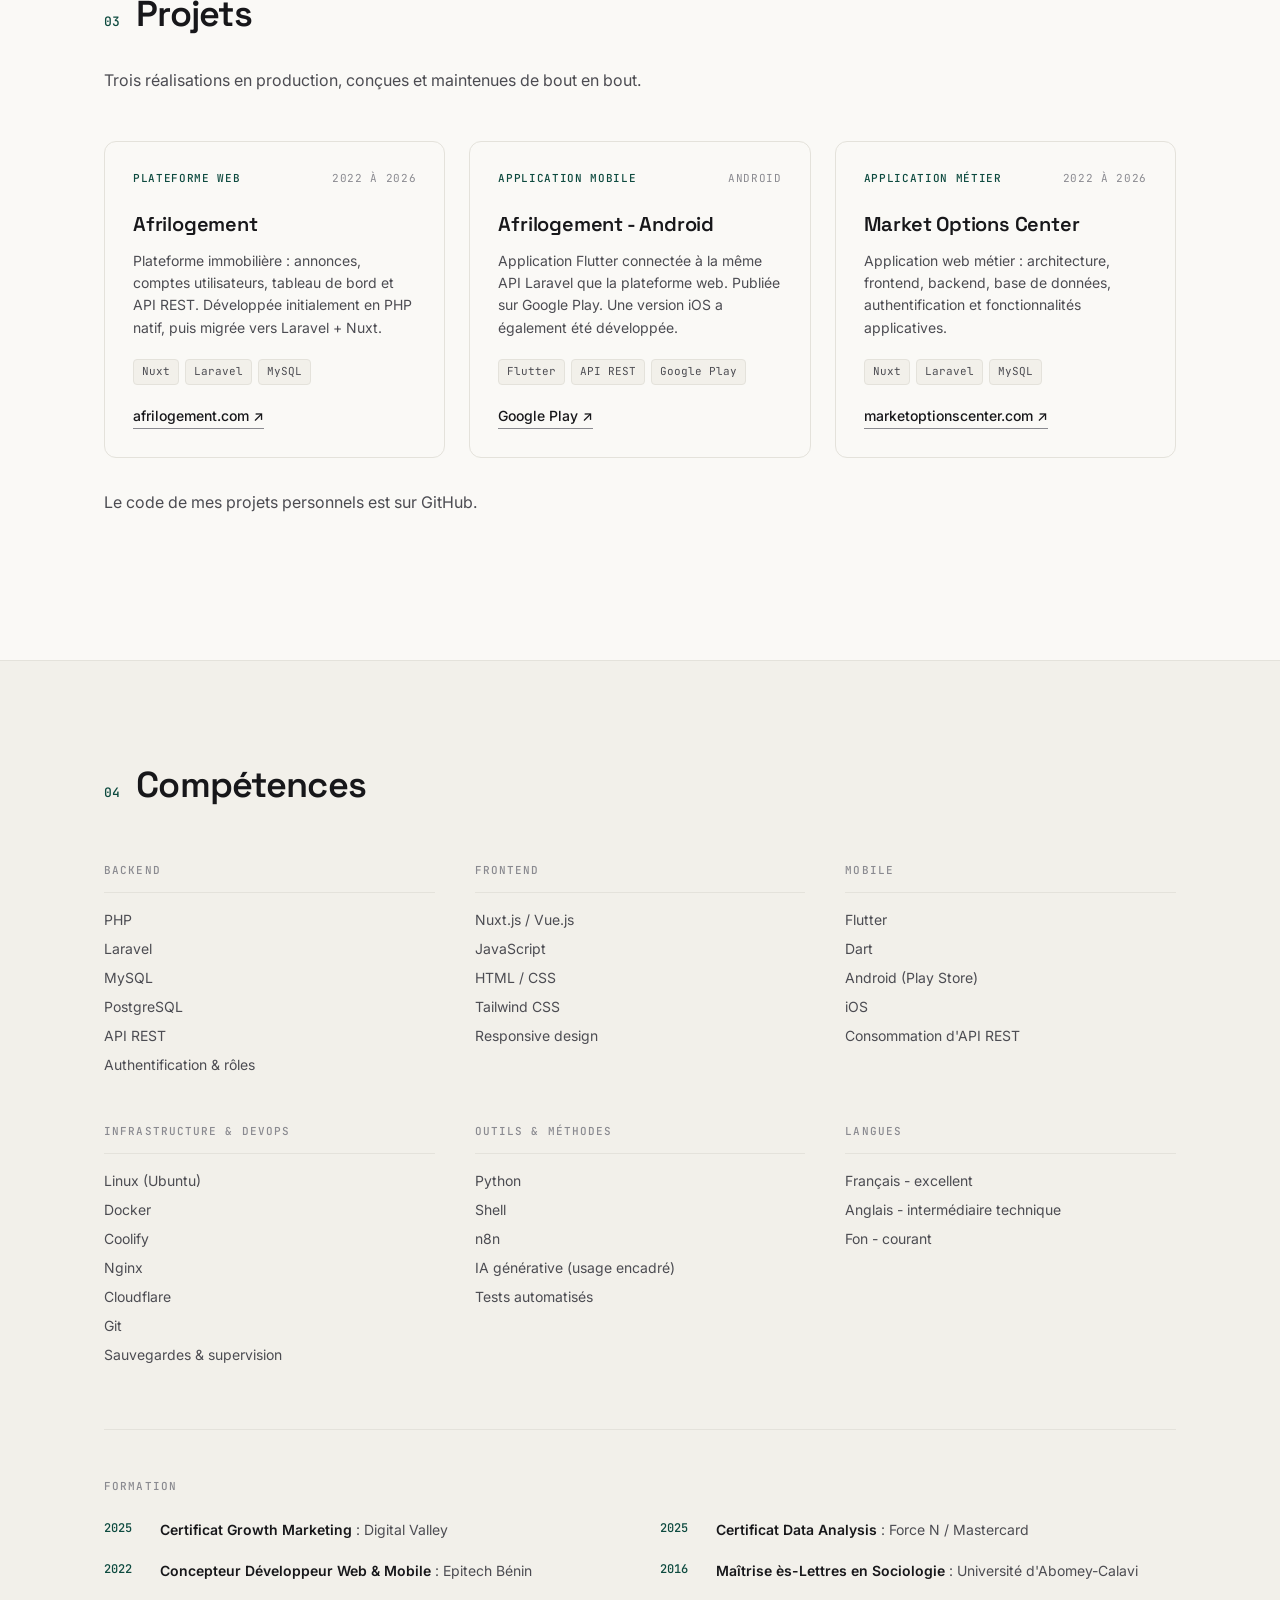
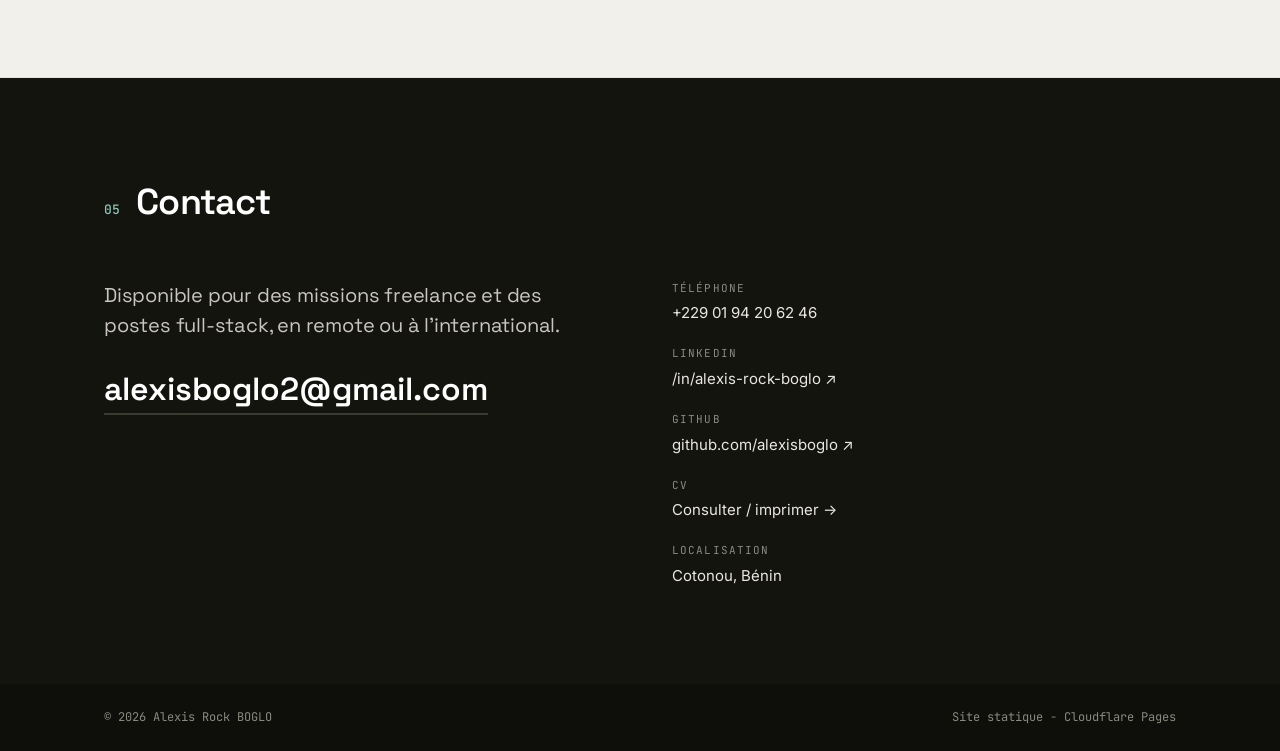
==== commit 27231f74: "feat: Mis a jour de la photo de profil" ====
--- a/index.html
+++ b/index.html
@@ -84,7 +84,7 @@
                         <div class="hero-portrait">
                             <div class="portrait-frame">
                                 <img
-                                    src="assets/alexis.jpg"
+                                    src="assets/alexis.jpeg"
                                     width="1100"
                                     height="1100"
                                     alt="Portrait d'Alexis Rock BOGLO, développeur full-stack"
